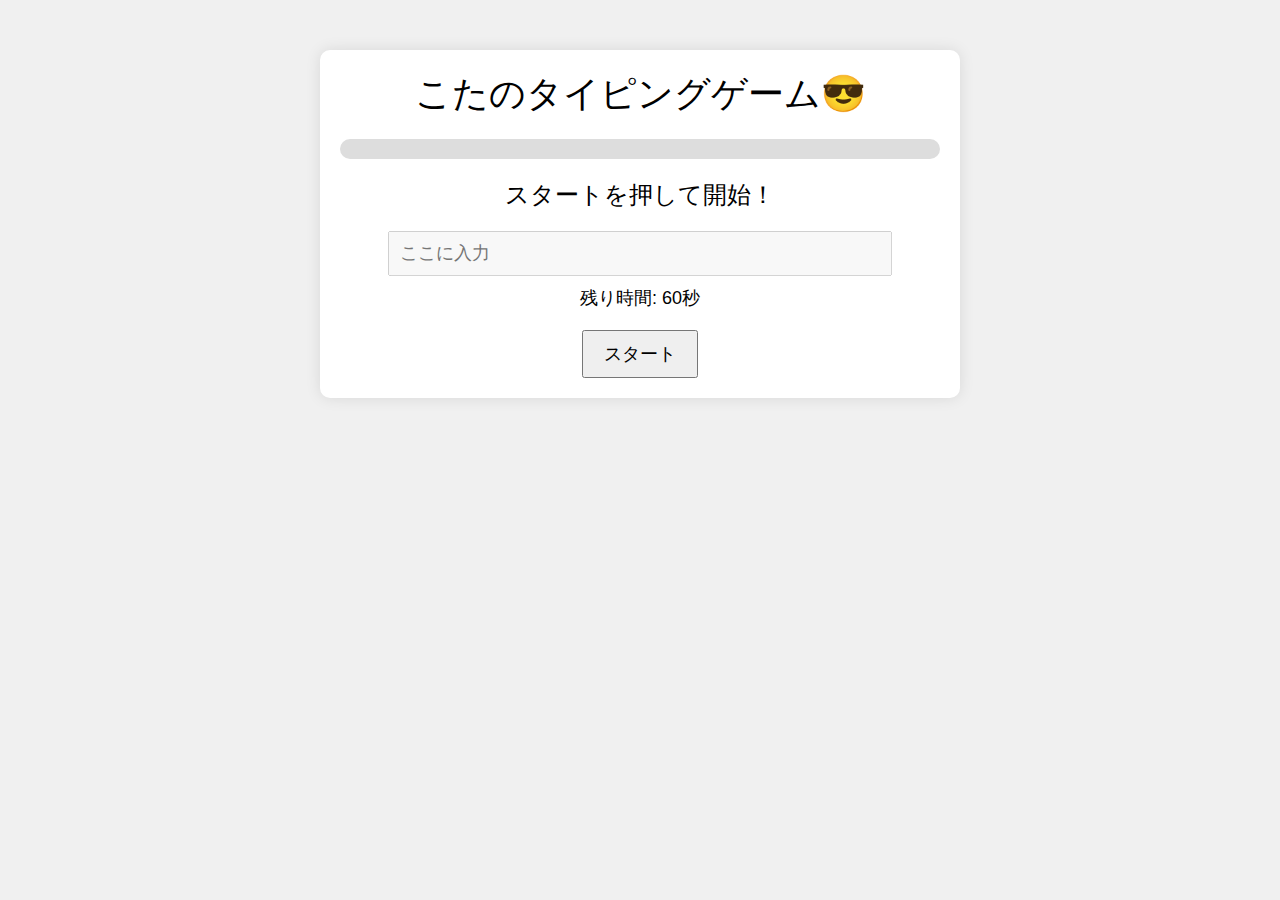
==== タイピングゲーム/index.html @ 772ec671 "Add files via upload" ====
<!DOCTYPE html>
<html lang="ja">
<head>
    <meta charset="UTF-8">
    <meta name="viewport" content="width=device-width, initial-scale=1.0">
    <title>こたのタイピングゲーム</title>
    <link rel="stylesheet" href="style.css">
</head>
<body>
    <div class="container">
        <header class="title">こたのタイピングゲーム😎</header>

        <div class="progress-container">
            <div id="progress-bar"></div>
        </div>

        <div id="word-display">スタートを押して開始！</div>

        <input type="text" id="input-box" placeholder="ここに入力" disabled>

        <div id="time-display">残り時間: 60秒</div>
        <button id="start-btn">スタート</button>
    </div>

    <script src="script.js"></script>
</body>
</html>
---- タイピングゲーム/style.css ----
body {
    background-color: #f0f0f0;
    font-family: Arial, sans-serif;
    text-align: center;
    margin: 0;
    padding: 0;
}

.container {
    margin: 50px auto;
    max-width: 600px;
    padding: 20px;
    background-color: white;
    border-radius: 10px;
    box-shadow: 0 0 15px rgba(0, 0, 0, 0.1);
}

.title {
    font-size: 36px;
    margin-bottom: 20px;
}

.progress-container {
    width: 100%;
    background-color: #ddd;
    border-radius: 20px;
    overflow: hidden;
    margin-bottom: 20px;
}

#progress-bar {
    height: 20px;
    width: 0%;
    background-color: #4caf50;
    transition: width 0.3s;
}

#word-display {
    font-size: 24px;
    margin: 20px 0;
}

#input-box {
    width: 80%;
    padding: 10px;
    font-size: 18px;
}

#time-display {
    font-size: 18px;
    margin: 10px 0;
}

button {
    padding: 10px 20px;
    font-size: 18px;
    margin-top: 10px;
    cursor: pointer;
}
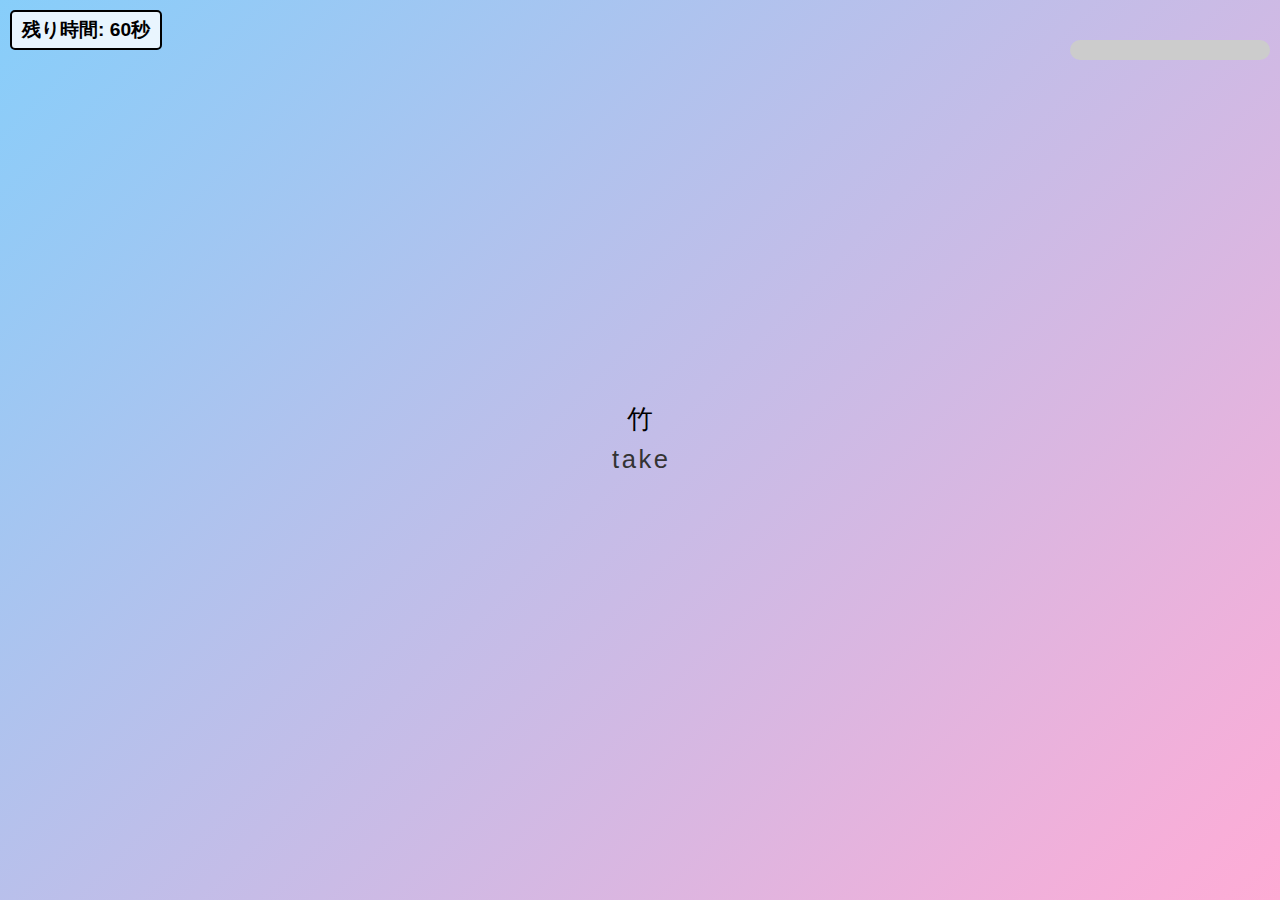
==== commit b1cef26a: "Update index.html" ====
--- a/タイピングゲーム/index.html
+++ b/タイピングゲーム/index.html
@@ -3,25 +3,225 @@
 <head>
     <meta charset="UTF-8">
     <meta name="viewport" content="width=device-width, initial-scale=1.0">
-    <title>こたのタイピングゲーム</title>
-    <link rel="stylesheet" href="style.css">
+    <title>タイピングゲーム</title>
+    <style>
+        body {
+            font-family: "Hiragino Sans", "Arial", sans-serif;
+            margin: 0;
+            padding: 0;
+            display: flex;
+            justify-content: center;
+            align-items: center;
+            height: 100vh;
+            background: linear-gradient(135deg, #87cefa, #ffacd6);
+        }
+        .text-container {
+            width: 100vw;
+            height: 100vh;
+            display: flex;
+            flex-direction: column;
+            justify-content: center;
+            align-items: center;
+        }
+        .question {
+            display: flex;
+            flex-direction: column;
+            align-items: center;
+            font-size: 2vw;
+            text-align: center;
+            margin-bottom: 1rem;
+        }
+        .japanese, .romaji {
+            display: flex;
+            gap: 0.1em;
+            margin-bottom: 0.5rem;
+        }
+        .letter {
+            color: #333;
+        }
+        .correct {
+            color: #4CAF50; /* 正しい部分 */
+        }
+        .current {
+            color: #FFA500; /* 現在入力中の部分 */
+        }
+        .hidden-input {
+            opacity: 0;
+            position: absolute;
+            pointer-events: none;
+            ime-mode: disabled;
+        }
+        .timer {
+            position: absolute;
+            top: 10px;
+            left: 10px; /* 左上に配置 */
+            font-size: 1.2rem;
+            font-weight: bold;
+            background: rgba(255, 255, 255, 0.8);
+            padding: 5px 10px;
+            border-radius: 5px;
+            border: 2px solid #000;
+        }
+        .progress-bar {
+            position: absolute;
+            top: 40px;
+            right: 10px; /* 右上に配置 */
+            width: 200px;
+            height: 20px;
+            background: #ccc;
+            border-radius: 10px;
+            overflow: hidden;
+        }
+        .progress {
+            width: 0;
+            height: 100%;
+            background: #4CAF50;
+            transition: width 0.3s;
+        }
+    </style>
 </head>
 <body>
-    <div class="container">
-        <header class="title">こたのタイピングゲーム😎</header>
-
-        <div class="progress-container">
-            <div id="progress-bar"></div>
+    <div id="game" class="text-container">
+        <div class="timer" id="timer">残り時間: 60秒</div>
+        <div class="progress-bar">
+            <div class="progress" id="progress"></div>
         </div>
-
-        <div id="word-display">スタートを押して開始！</div>
-
-        <input type="text" id="input-box" placeholder="ここに入力" disabled>
-
-        <div id="time-display">残り時間: 60秒</div>
-        <button id="start-btn">スタート</button>
+        <div class="question">
+            <div class="japanese" id="japaneseText"></div>
+            <div class="romaji" id="romajiContainer"></div>
+        </div>
+        <input type="text" class="hidden-input" id="inputText" autocomplete="off" autofocus>
     </div>
-
-    <script src="script.js"></script>
+    <script>
+        'use strict';
+
+        let timeLeft = 60;
+        const timerElement = document.getElementById('timer');
+        const progressElement = document.getElementById('progress');
+        const inputText = document.getElementById('inputText');
+        const japaneseText = document.getElementById('japaneseText');
+        const romajiContainer = document.getElementById('romajiContainer');
+
+        const questions = [
+            
+
+
+{ japanese: ['か', 'に'], romaji: ['ka', 'ni'] }, { japanese: ['く', 'ま'], romaji: ['ku', 'ma'] }, { japanese: ['あ', 'い'], romaji: ['a', 'i'] }, { japanese: ['も', 'も'], romaji: ['mo', 'mo'] }, { japanese: ['ぱ', 'ぱ'], romaji: ['pa', 'pa'] }, { japanese: ['く', 'ま'], romaji: ['ku', 'ma'] }, { japanese: ['あ', 'い'], romaji: ['a', 'i'] }, { japanese: ['あ', 'か'], romaji: ['a', 'ka'] }, { japanese: ['あ', 'じ'], romaji: ['a', 'ji'] }, { japanese: ['あ', 'な'], romaji: ['a', 'na'] }, { japanese: ['あ', 'ゆ'], romaji: ['a', 'yu'] }, { japanese: ['い', 'か'], romaji: ['i', 'ka'] }, { japanese: ['石'], romaji: ['isi'] }, { japanese: ['犬'], romaji: ['inu'] }, { japanese: ['牛'], romaji: ['usi'] }, { japanese: ['嘘'], romaji: ['uso'] }, { japanese: ['ウ', 'ニ'], romaji: ['u', 'ni'] }, { japanese: ['梅'], romaji: ['umi'] }, { japanese: ['エ', 'イ'], romaji: ['e', 'i'] }, { japanese: ['サ', 'バ'], romaji: ['sa', 'ba'] }, { japanese: ['エ', 'ビ'], romaji: ['e', 'bi'] }, { japanese: ['笑', 'み'], romaji: ['e', 'mi'] }, { japanese: ['カ', 'ニ'], romaji: ['ka', 'ni'] }, { japanese: ['ワ', 'ニ'], romaji: ['wa', 'ni'] }, { japanese: ['ゴ', 'ム'], romaji: ['go', 'mu'] }, { japanese: ['サ', 'ル'], romaji: ['sa', 'ru'] }, { japanese: ['寿', '司'], romaji: ['su', 'si'] }, { japanese: ['タ', 'コ'], romaji: ['ta', 'ko'] }, { japanese: ['タ', 'マ'], romaji: ['ta', 'ma'] }, { japanese: ['チ', 'ゲ'], romaji: ['ti', 'ge'] }, { japanese: ['ポ', 'チ'], romaji: ['po', 'ti'] }, { japanese: ['ミ', 'ケ'], romaji: ['mi', 'ke'] }, { japanese: ['ぶ', 'り'], romaji: ['bu', 'ri'] }, { japanese: ['ピ', 'ザ'], romaji: ['pi', 'za'] }, { japanese: ['春'], romaji: ['haru'] }, { japanese: ['夏'], romaji: ['natu'] }, { japanese: ['秋'], romaji: ['aki'] }, { japanese: ['冬'], romaji: ['huyu'] }, { japanese: ['時', '価'], romaji: ['ji', 'ka'] }, { japanese: ['猫'], romaji: ['neko'] }, { japanese: ['井', '戸'], romaji: ['i', 'do'] }, { japanese: ['月'], romaji: ['tuki'] }, { japanese: ['竹'], romaji: ['take'] }, { japanese: ['砂'], romaji: ['suna'] }, { japanese: ['海'], romaji: ['umi'] }, { japanese: ['貝'], romaji: ['kai'] }, { japanese: ['ネ', 'ギ'], romaji: ['ne', 'gi'] }, { japanese: ['地', '下'], romaji: ['ti', 'ka'] }, { japanese: ['風'], romaji: ['kaze'] }, { japanese: ['城'], romaji: ['siro'] }, { japanese: ['壁'], romaji: ['kabe'] }, { japanese: ['象'], romaji: ['zou'] }, { japanese: ['ノ', 'リ'], romaji: ['no', 'ri'] }, { japanese: ['イ', 'ス'], romaji: ['i', 'su'] }, { japanese: ['皿'], romaji: ['sara'] }, { japanese: ['花'], romaji: ['hana'] }, { japanese: ['馬'], romaji: ['uma'] }, { japanese: ['パン'], romaji: ['pan'] }, { japanese: ['米'], romaji: ['kome'] }, { japanese: ['ガ', 'ム'], romaji: ['ga', 'mu'] }, { japanese: ['ド', 'ア'], romaji: ['do', 'a'] }, { japanese: ['糸'], romaji: ['ito'] }, { japanese: ['雪'], romaji: ['yuki'] }, { japanese: ['夜', '景'], romaji: ['ya', 'kei'] }, { japanese: ['ラ', 'イ', 'チ'], romaji: ['ra', 'i', 'ti'] }, { japanese: ['資', '源'], romaji: ['si', 'gen'] }, { japanese: ['モ', 'デ', 'ル'], romaji: ['mo', 'de', 'ru'] }, { japanese: ['コ', 'イ', 'ン'], romaji: ['ko', 'i','n'] }, { japanese: ['ア', 'フ', 'ロ'], romaji: ['a', 'fu', 'ro'] }, { japanese: ['漢', '字'], romaji: ['kan', 'ji'] }, { japanese: ['バ', 'ナ', 'ナ'], romaji: ['ba', 'na', 'na'] }, { japanese: ['バ', 'ット'], romaji: ['ba', 'tto'] } ]; [ { japanese: ['ア', 'ナ', 'ゴ'], romaji: ['a', 'na', 'go'] }, { japanese: ['う', 'な', 'ぎ'], romaji: ['u', 'na', 'gi'] }, { japanese: ['わ', 'ー', 'い'], romaji: ['wa', '-', 'i'] }, { japanese: ['ス', 'イ', 'カ'], romaji: ['su', 'i', 'ka'] }, { japanese: ['い', 'ち', 'ご'], romaji: ['i', 'ti', 'go'] }, { japanese: ['黒', '酢'], romaji: ['ku', 'ro', 'zu'] }, { japanese: ['つ', 'つ', 'じ'], romaji: ['tu', 'tu', 'ji'] }, { japanese: ['ゾ', 'ン', 'ビ'], romaji: ['zo', 'n', 'bi'] }, { japanese: ['豪', '雨'], romaji: ['go', 'u', 'u'] }, { japanese: ['カ', 'ー', 'ブ'], romaji: ['ka', '-', 'bu'] }, { japanese: ['赤', '身'], romaji: ['a', 'ka', 'mi'] }, { japanese: ['ア', 'ワ', 'ビ'], romaji: ['a', 'wa', 'bi'] }, { japanese: ['イ', 'ク', 'ラ'], romaji: ['i', 'ku', 'ra'] }, { japanese: ['イ', 'ワ', 'シ'], romaji: ['i', 'wa', 'si'] }, { japanese: ['お', '茶'], romaji: ['o', 'tya'] }, { japanese: ['カ', 'エ', 'ル'], romaji: ['ka', 'e', 'ru'] }, { japanese: ['カ', 'レ', 'イ'], romaji: ['ka', 're', 'i'] }, { japanese: ['あ', 'れ', '？'], romaji: ['a', 're', '?'] }, { japanese: ['毛', 'ガ', 'ニ'], romaji: ['ke', 'ga', 'ni'] }, { japanese: ['殺', '気'], romaji: ['sa', 'kki'] }, { japanese: ['サ', 'ン', 'マ'], romaji: ['sa', 'n', 'ma'] }, { japanese: ['は', 'ま', 'ち'], romaji: ['ha', 'ma', 'ti'] }, { japanese: ['白', '身'], romaji: ['si', 'ro', 'mi'] }, { japanese: ['カ', 'ッ', 'パ'], romaji: ['ka', 'ppa'] }, { japanese: ['に', 'ゃ', 'ー'], romaji: ['nya', '-'] }, { japanese: ['バ', 'ッ', 'タ'], romaji: ['ba', 'tta'] }, { japanese: ['ひ', 'ら', 'め'], romaji: ['hi', 'ra', 'me'] }, { japanese: ['ホ', 'タ', 'テ'], romaji: ['ho', 'ta', 'te'] }, { japanese: ['マ', 'ウ', 'ス'], romaji: ['ma', 'u', 'su'] }, { japanese: ['マ', 'グ', 'ロ'], romaji: ['ma', 'gu', 'ro'] }, { japanese: ['ス', 'ル', 'メ'], romaji: ['su', 'ru', 'me'] }, { japanese: ['酸', '素'], romaji: ['sa', 'n', 'so'] }, { japanese: ['プ', 'リ', 'ン'], romaji: ['pu', 'ri', 'n'] }, { japanese: ['わ', 'さ', 'び'], romaji: ['wa', 'sa', 'bi'] }, { japanese: ['カ', 'ッ', 'パ'], romaji: ['ka', 'ppa'] }, { japanese: ['マ', 'ッ', 'チ'], romaji: ['ma', 'tti'] }, { japanese: ['あ', 'ー', '！'], romaji: ['a', '-', '!'] }, { japanese: ['わ', 'ー', '！'], romaji: ['wa', '-', '!'] }, { japanese: ['ト', 'ン', 'ボ'], romaji: ['to', 'n', 'bo'] }, { japanese: ['電', '話'], romaji: ['de', 'n', 'wa'] }, { japanese: ['ス', 'ズ', 'メ'], romaji: ['su', 'zu', 'me'] }, { japanese: ['レ', 'タ', 'ス'], romaji: ['re', 'ta', 'su'] }, { japanese: ['バ', 'ケ', 'ツ'], romaji: ['ba', 'ke', 'tu'] }, { japanese: ['ボ', 'ー', 'ル'], romaji: ['bo', '-', 'ru'] }, { japanese: ['メ', 'ガ', 'ネ'], romaji: ['me', 'ga', 'ne'] }, { japanese: ['小', '鳥'], romaji: ['ko', 'to', 'ri'] }, { japanese: ['必', '死'], romaji: ['hi', 'ssi'] }, { japanese: ['ナ', 'マ', 'ズ'], romaji: ['na', 'ma', 'zu'] }, { japanese: ['ア', 'サ', 'リ'], romaji: ['a', 'sa', 'ri'] }, { japanese: ['シ', 'ジ', 'ミ'], romaji: ['si', 'ji', 'mi'] }, { japanese: ['虫', '歯'], romaji: ['mu', 'si', 'ba'] }, { japanese: ['尻', '尾'], romaji: ['si', 'ppo'] }, { japanese: ['バ', 'ッ', 'ト'], romaji: ['ba', 'tto'] }, { japanese: ['募', '金'], romaji: ['bo', 'ki', 'n'] }, { japanese: ['う', 'さ', 'ぎ'], romaji: ['u', 'sa', 'gi'] }, { japanese: ['ア', 'ヒ', 'ル'], romaji: ['a', 'hi', 'ru'] }, { japanese: ['ヒ', 'ツ', 'ジ'], romaji: ['hi', 'tu', 'ji'] }, { japanese: ['机'], romaji: ['tu', 'kue'] }, { japanese: ['ア', 'イ', 'ス'], romaji: ['a', 'i', 'su'] }, { japanese: ['花', '火'], romaji: ['ha', 'na', 'bi'] }, { japanese: ['お', 'や', 'つ'], romaji: ['o', 'ya', 'tu'] }, { japanese: ['ミ', 'ル', 'ク'], romaji: ['mi', 'ru', 'ku'] }, { japanese: ['コ', 'ッ', 'プ'], romaji: ['ko', 'ppu'] }, { japanese: ['お', '風', '呂'], romaji: ['o', 'hu', 'ro'] }, { japanese: ['桜'], romaji: ['sa', 'ku', 'ra'] }, { japanese: ['輪', 'ゴ', 'ム'], romaji: ['wa', 'go', 'mu'] }, { japanese: ['名', '刺'], romaji: ['me', 'si'] }, { japanese: ['ノ', 'ー', 'ト'], romaji: ['no', '-', 'to'] }, { japanese: ['車'], romaji: ['ku', 'ru', 'ma'] }, { japanese: ['キ', 'ッ', 'ク'], romaji: ['ki', 'kku'] }, { japanese: ['ス', 'キ', 'ー'], romaji: ['su', 'ki', '-'] }, { japanese: ['姉', '妹'], romaji: ['si', 'mai'] }, { japanese: ['ス', 'ノ', 'ボ'], romaji: ['su', 'no', 'bo'] }, { japanese: ['リ', 'ボ', 'ン'], romaji: ['ri', 'bo', 'nn'] }, { japanese: ['ズ', 'ボ', 'ン'], romaji: ['zu', 'bo', 'n'] }, { japanese: ['ブ', 'ー', 'ツ'], romaji: ['bu', '-', 'tu'] }, { japanese: ['り', 'ん', 'ご'], romaji: ['ri', 'n', 'go'] }, { japanese: ['コ', 'ア', 'ラ'], romaji: ['ko', 'a', 'ra'] }, { japanese: ['レ', 'ン', 'ズ'], romaji: ['re', 'n', 'zu'] }, { japanese: ['ダ', 'イ', 'ヤ'], romaji: ['da', 'i', 'ya'] }, { japanese: ['ス', 'ル', 'メ'], romaji: ['su', 'ru', 'me'] }, { japanese: ['カ', 'レ', 'ー'], romaji: ['ka', 're', '-'] }, { japanese: ['メ', 'ロ', 'ン'], romaji: ['me', 'ro', 'n'] }, { japanese: ['メ', 'ダ', 'カ'], romaji: ['me', 'da', 'ka'] }, { japanese: ['寝', '言'], romaji: ['ne', 'go', 'to'] }
+        ];
+
+        let currentQuestion;
+        let currentIndex = 0;
+        let romajiProgress = '';
+        let progress = 0;
+
+        const startTimer = () => {
+            const timerInterval = setInterval(() => {
+                if (timeLeft > 0) {
+                    timeLeft--;
+                    timerElement.textContent = `残り時間: ${timeLeft}秒`;
+                } else {
+                    clearInterval(timerInterval);
+                    alert("ゲーム終了！");
+                }
+            }, 1000);
+        };
+
+        const addTime = (seconds) => {
+            timeLeft += seconds;
+            timerElement.textContent = `残り時間: ${timeLeft}秒`;
+        };
+
+        const updateProgress = (increment) => {
+            if (increment) {
+                progress = Math.min(100, progress + 1); // 1%ずつ増加
+                if (progress >= 100) {
+                    addTime(3); // 100%で5秒追加
+                    progress = 0; // ゲージをリセット
+                } else if (progress >= 75) {
+                    addTime(2); // 75%以上で3秒追加
+                } else if (progress >= 50) {
+                    addTime(1); // 50%以上で1秒追加
+                } else if (progress >= 25) {
+                    addTime(1); // 25%以上で1秒追加
+                }
+            } else {
+                progress = 0; // リセット
+            }
+            progressElement.style.width = `${progress}%`;
+        };
+
+        const setQuestion = () => {
+            if (questions.length === 0) {
+                alert("すべてのお題が終了しました！");
+                return;
+            }
+
+            const randomIndex = Math.floor(Math.random() * questions.length);
+            currentQuestion = questions.splice(randomIndex, 1)[0];
+            currentIndex = 0;
+            romajiProgress = '';
+
+            japaneseText.innerHTML = '';
+            currentQuestion.japanese.forEach(char => {
+                const span = document.createElement('span');
+                span.textContent = char;
+                japaneseText.appendChild(span);
+            });
+
+            romajiContainer.innerHTML = '';
+            currentQuestion.romaji.join('').split('').forEach(char => {
+                const span = document.createElement('span');
+                span.textContent = char;
+                span.classList.add('letter');
+                romajiContainer.appendChild(span);
+            });
+
+            inputText.value = '';
+        };
+
+        const highlightProgress = () => {
+            const letters = romajiContainer.querySelectorAll('.letter');
+            const typedLength = currentQuestion.romaji.slice(0, currentIndex).join('').length + romajiProgress.length;
+
+            letters.forEach((letter, index) => {
+                letter.classList.remove('correct', 'current'); // 初期化
+                if (index < typedLength) {
+                    letter.classList.add('correct'); // 正解部分
+                } else if (index === typedLength) {
+                    letter.classList.add('current'); // 現在入力中
+                }
+            });
+        };
+
+        inputText.addEventListener('input', (e) => {
+            const inputChar = e.data || ''; // 入力文字を取得
+            romajiProgress += inputChar;
+
+            if (currentQuestion.romaji[currentIndex].startsWith(romajiProgress)) {
+                highlightProgress();
+
+                // 1つの文字列が正しく入力されたら
+                if (romajiProgress === currentQuestion.romaji[currentIndex]) {
+                    currentIndex++;
+                    romajiProgress = ''; // 次の文字に進む
+                    inputText.value = '';
+                    updateProgress(true);
+
+                    // 最後まで入力した場合
+                    if (currentIndex === currentQuestion.japanese.length) {
+                        setQuestion();
+                    }
+                }
+            } else {
+                romajiProgress = ''; // リセット
+                inputText.value = '';
+                updateProgress(false); // ミスでゲージリセット
+                highlightProgress();
+            }
+        });
+
+        setQuestion();
+        startTimer();
+    </script>
 </body>
 </html>
